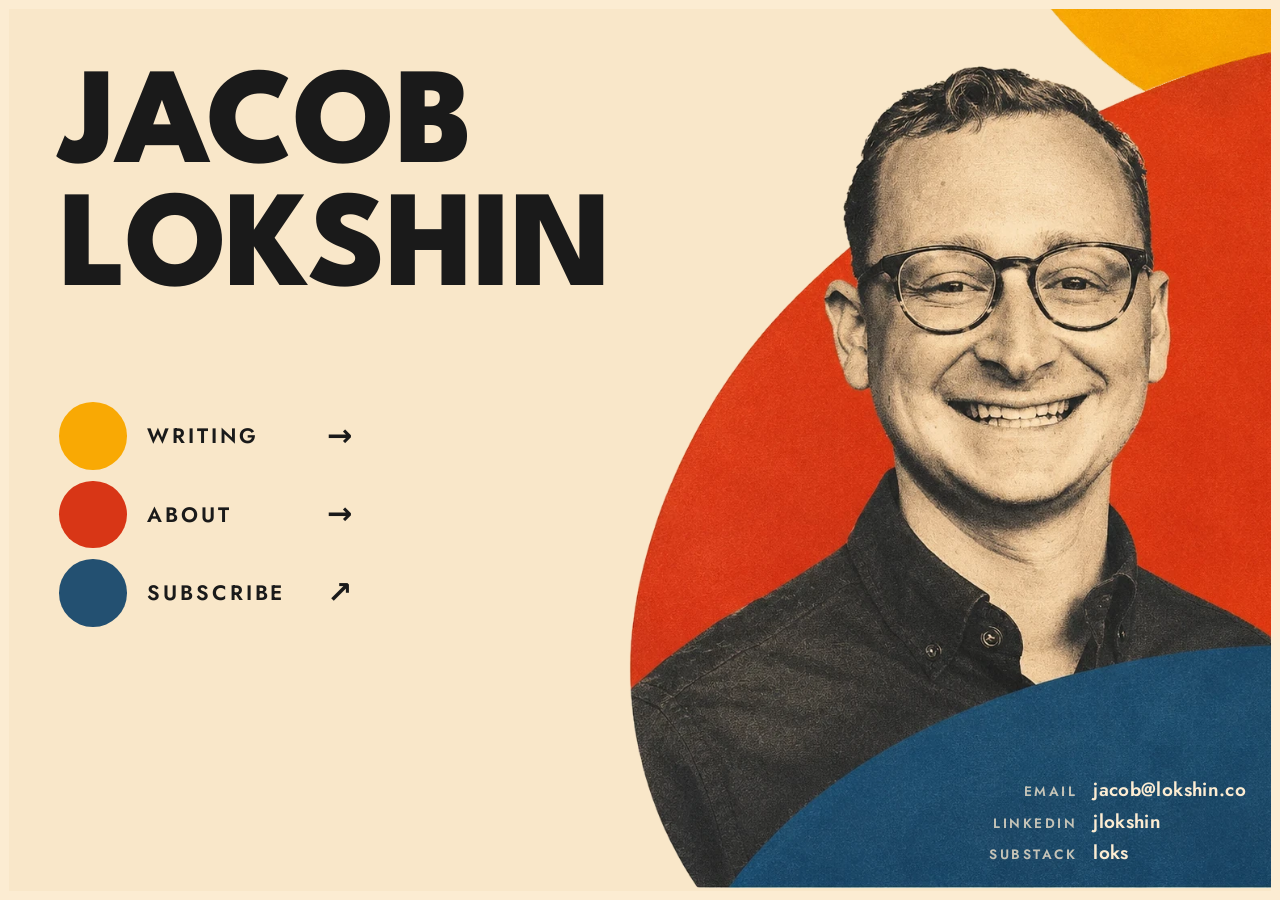
==== index.html @ a4898b2c "Inner nav matches home menu (Writing, About, Subscribe); one Writing list for essays and projects Co" ====
<!doctype html>
<html lang="en">
<head>
  <meta charset="utf-8">
  <meta name="viewport" content="width=device-width, initial-scale=1, viewport-fit=cover">
  <title>Jacob Lokshin</title>
  <meta name="description" content="Essays, projects, and ideas by Jacob Lokshin.">
  <link rel="preload" href="fonts/league-spartan-latin-800-normal.woff2" as="font" type="font/woff2" crossorigin>
  <link rel="canonical" href="https://lokshin.co/">
  <meta property="og:type" content="website">
  <meta property="og:site_name" content="Jacob Lokshin">
  <meta property="og:title" content="Jacob Lokshin">
  <meta property="og:description" content="Essays, projects, and ideas by Jacob Lokshin.">
  <meta property="og:url" content="https://lokshin.co/">
  <meta property="og:image" content="https://lokshin.co/img/og.png">
  <meta property="og:image:width" content="1200">
  <meta property="og:image:height" content="630">
  <meta property="og:image:alt" content="Jacob Lokshin: Bauhaus-style poster with his portrait">
  <meta name="twitter:card" content="summary_large_image">
  <link rel="icon" href="img/favicon.svg" type="image/svg+xml">
  <link rel="icon" href="img/favicon-32.png" sizes="32x32" type="image/png">
  <link rel="apple-touch-icon" href="img/apple-touch-icon.png">
  <script type="application/ld+json">
  {"@context":"https://schema.org","@type":"Person","name":"Jacob Lokshin","url":"https://lokshin.co/","image":"https://lokshin.co/img/og.png","email":"mailto:jacob@lokshin.co","jobTitle":"Product leader, applied AI","worksFor":{"@type":"Organization","name":"Capital One"},"alumniOf":[{"@type":"CollegeOrUniversity","name":"Stanford Graduate School of Business"},{"@type":"CollegeOrUniversity","name":"University of Southern California"}],"homeLocation":{"@type":"Place","name":"Palo Alto, California"},"sameAs":["https://www.linkedin.com/in/jlokshin/","https://substack.com/@loks"]}
  </script>
  <link rel="stylesheet" href="style.css?v=26">
</head>
<body class="home">
  <main class="stage">
    <div class="poster">
      <div class="grp">
        <div class="yext" aria-hidden="true"></div>
        <img class="art-y" src="img/yellow.webp" width="1086" height="451" alt="" aria-hidden="true">
        <img class="art" src="img/art.webp" width="1086" height="1448" alt="Portrait of Jacob Lokshin">
      </div>

      <h1 class="title"><span>Jacob</span><span>Lokshin</span></h1>

      <ul class="menu">
        <li><a href="writing.html"><span class="dot y"></span><span class="label">Writing</span><span class="arrow">→</span></a></li>
        <li><a href="about.html"><span class="dot r"></span><span class="label">About</span><span class="arrow">→</span></a></li>
        <li><a href="https://substack.com/@loks" rel="noopener"><span class="dot b"></span><span class="label">Subscribe</span><span class="arrow">↗</span></a></li>
      </ul>

      <dl class="contact-cta">
        <dt>Email</dt><dd><a href="mailto:jacob@lokshin.co"><span class="hd">jacob@lokshin.co</span><span class="nm">Email</span></a></dd>
        <dt>LinkedIn</dt><dd><a href="https://www.linkedin.com/in/jlokshin/" rel="noopener"><span class="hd">jlokshin</span><span class="nm">LinkedIn</span></a></dd>
        <dt>Substack</dt><dd><a href="https://substack.com/@loks" rel="noopener"><span class="hd">loks</span><span class="nm">Substack</span></a></dd>
      </dl>
    </div>
  </main>
<script>
(function(){
  var P=[9999,9999,9999,9999,9999,9999,9999,9999,9999,9999,9999,9999,9999,9999,9999,9999,9999,9999,9999,9999,9999,9999,9999,9999,9999,9999,9999,9999,9999,9999,9999,9999,9999,9999,9999,9999,9999,9999,9999,9999,9999,9999,9999,9999,9999,9999,9999,1069,771,779,795,797,618,607,583,555,551,539,530,523,517,513,509,505,502,500,499,494,491,489,485,482,481,478,479,478,479,481,483,484,477,468,459,451,442,434,426,418,410,402,395,388,381,374,368,361,355,349,343,338,332,327,322,317,312,307,303,298,294,290,286,282,278,274,270,267,263,260,257,254,251,248,245,243,240,238,236,233,231,229,227,226,224,223,221,220,219,218,217,216,215,215,214,214,214,214,214,214,215,215,216,216,217,218,219,221,222,224,225,227,229,231,233,236,238,241,244,247,250,253,257,261,264,269,273,277,282,287,292,298,9999], B=8, W=1086;
  var root=document.querySelector('.stage'), art=document.querySelector('.art');
  function clash(){
    var a=art.getBoundingClientRect(); if(!a.width) return false; var s=a.width/W;
    var items=document.querySelectorAll('.menu a'), pad=14;
    for(var i=0;i<items.length;i++){
      var r=items[i].getBoundingClientRect();
      var y0=Math.max(0,Math.floor((r.top-pad-a.top)/s/B)), y1=Math.min(P.length-1,Math.floor((r.bottom+pad-a.top)/s/B));
      for(var y=y0;y<=y1;y++){ if(a.left+P[y]*s < r.right+pad) return true; }
    }
    return false;
  }
  function fit(){
    var f=1; root.style.setProperty('--fit',f);
    while(clash() && f>0.55){ f=Math.round((f-0.03)*100)/100; root.style.setProperty('--fit',f); }
  }
  fit(); addEventListener('resize',fit); if(document.fonts) document.fonts.ready.then(fit);
})();
</script>
</body>
</html>
---- style.css ----
@font-face { font-family: "League Spartan"; font-weight: 700; font-style: normal; font-display: swap; src: url("fonts/league-spartan-latin-700-normal.woff2") format("woff2"); }
@font-face { font-family: "League Spartan"; font-weight: 800; font-style: normal; font-display: swap; src: url("fonts/league-spartan-latin-800-normal.woff2") format("woff2"); }
@font-face { font-family: "Jost"; font-weight: 500; font-style: normal; font-display: swap; src: url("fonts/jost-latin-500-normal.woff2") format("woff2"); }
@font-face { font-family: "Jost"; font-weight: 600; font-style: normal; font-display: swap; src: url("fonts/jost-latin-600-normal.woff2") format("woff2"); }
@font-face { font-family: "Jost"; font-weight: 700; font-style: normal; font-display: swap; src: url("fonts/jost-latin-700-normal.woff2") format("woff2"); }
@font-face { font-family: "Jost"; font-weight: 800; font-style: normal; font-display: swap; src: url("fonts/jost-latin-800-normal.woff2") format("woff2"); }


:root {
  --cream: #f9e7c9;
  --ink: #1a1a1a;
  --red: #d83616;
  --blue: #235071;
  --yellow: #f9a904;
}

* { box-sizing: border-box; margin: 0; padding: 0; }

html, body { background: var(--cream); color: var(--ink); }

body {
  font-family: "Jost", "Futura", "Century Gothic", system-ui, sans-serif;
  -webkit-font-smoothing: antialiased;
}

a { color: inherit; text-decoration: none; }

/* ---------- Home: the poster ----------
   Geometry traced from the poster artwork (1086 x 1448). 1u = 1% of poster width.
   Top things hang from the top, bottom things from the bottom, so on tall phones the
   extra height opens up in the middle instead of distorting anything. */

.stage {
  --u: min(1vw, calc(100svh / 133.333)); --k: 1; --sh: 0;
  position: fixed; inset: 0;
  display: flex; justify-content: center;
}
@supports (height: 100dvh) {
  .stage { --u: min(1vw, calc(100dvh / 133.333)); }
}

body.home { overflow: hidden; }
body.home::after { display: none; }

.poster { position: relative; width: calc(100 * var(--u)); height: 100%; overflow: hidden; background: var(--cream); }
.poster::after { content: ""; position: absolute; inset: 0; z-index: 10; pointer-events: none; box-sizing: border-box; border: calc(1.4 * var(--u)) solid #fcecd2; }
.poster > * { position: absolute; }

.poster .grp { right: calc((100 - var(--sh) - 100 * var(--k)) * var(--u)); bottom: 0; width: calc(100 * var(--k) * var(--fit, 1) * var(--u)); z-index: 1; }
.poster .grp > img { display: block; width: 100%; height: auto; }
.poster .grp .art-y { position: absolute; left: 0; top: 0; z-index: 1; }
.poster .grp .art { position: relative; z-index: 2; }
.poster .grp .yext { position: absolute; z-index: 0; left: 58.1%; top: -22.4%; width: 70.9%; aspect-ratio: 1; border-radius: 50%; background-color: #f9a904;
  background-image: url("data:image/svg+xml;utf8,<svg xmlns='http://www.w3.org/2000/svg' width='300' height='300'><filter id='n'><feTurbulence type='fractalNoise' baseFrequency='.8' numOctaves='3' stitchTiles='stitch'/><feColorMatrix values='0 0 0 0 .55  0 0 0 0 .3  0 0 0 0 0  0 0 0 .22 0'/></filter><rect width='300' height='300' filter='url(%23n)'/></svg>"); }

.title {
  left: var(--tl, calc(5 * var(--u))); top: var(--tt, calc(5.4 * var(--u))); z-index: 5;
  font-family: "League Spartan", "Jost", sans-serif;
  font-size: var(--ts, calc(12.4 * var(--u))); line-height: 0.9; font-weight: 800;
  letter-spacing: -0.01em; text-transform: uppercase;
}
.title span { display: block; }

/* Menu: never smaller than a comfortable tap/read size */
.menu { left: var(--ml, calc(5 * var(--u))); top: var(--mt, calc(100% - (133.333 - 46.5) * var(--k) * var(--u))); z-index: 5; list-style: none; display: flex; flex-direction: column; gap: max(10px, calc(1.6 * var(--u))); }
.menu a { display: flex; align-items: center; font-size: max(16px, calc(2.4 * var(--u))); font-weight: 600; letter-spacing: 0.14em; text-transform: uppercase; }
.menu .dot { flex: none; width: max(48px, calc(10 * var(--u))); height: max(48px, calc(10 * var(--u))); border-radius: 50%; margin-right: max(14px, calc(3 * var(--u))); transition: transform .2s ease; }
.menu .label { width: 8.6em; }
.menu .arrow { font-size: 1.45em; font-weight: 700; letter-spacing: 0; line-height: 1; transition: transform .2s ease; }
.menu a:hover .dot, .menu a:focus-visible .dot { transform: scale(1.1); }
.menu a:hover .arrow, .menu a:focus-visible .arrow { transform: translateX(0.3em); }
.dot.y { background: var(--yellow); } .dot.r { background: var(--red); } .dot.b { background: var(--blue); }

.contact-cta { right: calc(6 * var(--u)); bottom: calc(5.5 * var(--u)); z-index: 5; margin: 0; color: #fcecd2;
  display: grid; grid-template-columns: auto auto; column-gap: max(12px, calc(2.2 * var(--u))); row-gap: max(3px, calc(0.5 * var(--u))); align-items: baseline;
  font-size: max(13px, calc(2.1 * var(--u))); }
.contact-cta dt { font-size: 0.8em; font-weight: 600; letter-spacing: 0.18em; text-transform: uppercase; opacity: .75; text-align: right; }
.contact-cta dd { margin: 0; font-weight: 600; letter-spacing: 0.02em; }
.contact-cta a { color: inherit; text-decoration: none; background-image: linear-gradient(currentColor, currentColor); background-size: 0 1px; background-repeat: no-repeat; background-position: 0 100%; transition: background-size .2s ease; }
.contact-cta a:hover, .contact-cta a:focus-visible { background-size: 100% 1px; }
.contact-cta .nm { display: none; }
@media (max-width: 560px) {
  .contact-cta { grid-template-columns: auto; text-align: right; font-size: 13px; row-gap: 2px; }
  .contact-cta dt { display: none; }
  .contact-cta .hd { display: none; } .contact-cta .nm { display: inline; }
}
/* Very short phone viewports (browser toolbars showing): tighten the left column */
@media (max-width: 560px) and (max-height: 620px) {
  .stage { --ts: calc(15 * var(--u)); --tt: calc(5 * var(--u)); --mt: calc(5 * var(--u) + var(--ts) * 1.8 + 6 * var(--u)); }
  .menu { gap: 6px; }
  .menu .dot { width: 42px; height: 42px; margin-right: 12px; }
  .contact-cta { bottom: calc(3.5 * var(--u)); right: calc(4.5 * var(--u)); }
}

/* Wide screens: use the width. Name + menu in a left column, art bleeding off the right. */
@media (min-aspect-ratio: 11/10) {
  .stage { --u: calc(100svh / 133.333); --k: 1.3; }
  @supports (height: 100dvh) { .stage { --u: calc(100dvh / 133.333); } }
  .poster { width: 100%; }
  .poster .grp { right: calc(-8 * var(--u)); }
  .contact-cta { font-size: clamp(17px, calc(2.8 * var(--u)), 24px); row-gap: calc(0.7 * var(--u)); column-gap: calc(2.4 * var(--u)); right: calc(5 * var(--u)); bottom: calc(5 * var(--u)); }
  .contact-cta dt { font-size: 0.72em; }
  .menu a { font-size: max(18px, calc(3.1 * var(--u))); }
  .stage {
    --free: calc(100vw - 92 * var(--u));           /* room left of the red circle */
    --tl: max(calc(6 * var(--u)), calc(var(--free) * 0.09));
    --ts: min(calc(25 * var(--u)), calc((var(--free) - var(--tl) * 1.5) / 4.15));
    --tt: calc(10 * var(--u));
    --ml: var(--tl);
    --mt: calc(10 * var(--u) + var(--ts) * 1.8 + 13 * var(--u));
  }
}

/* Tall phones: enlarge the art group so the circles stay joined, and let the yellow
   circle grow up and off the top-right so the name overlaps it on purpose. */
@media (max-aspect-ratio: 7/10) { .stage { --k: 1.08; --sh: -1.6; } }
@media (max-aspect-ratio: 3/5) {
  .stage {
    --k: 1.2; --sh: -6.5;
    --ts: calc(21.5 * var(--u)); --tl: calc(5.5 * var(--u)); --tt: calc(7 * var(--u));
    --mt: calc(7 * var(--u) + var(--ts) * 1.8 + 11 * var(--u));
  }
  .poster .grp .art-y { display: none; }
  .poster .grp .yext { left: 47.9%; top: -38.3%; width: 92.1%; }
  .menu .label { width: 7.8em; }
}
/* Shorter phones (e.g. iPhone SE): smaller art and name so the menu clears the portrait */
@media (max-aspect-ratio: 3/5) and (min-aspect-ratio: 1/2), (max-width: 560px) and (min-aspect-ratio: 1/2) and (max-aspect-ratio: 1/1) {
  .stage { --k: 1.0; --sh: 0; --ts: calc(17.5 * var(--u)); --tt: calc(6 * var(--u)); --mt: calc(6 * var(--u) + var(--ts) * 1.8 + 8 * var(--u)); }
  .menu { gap: 8px; }
}

/* ---------- Inner pages ---------- */

.page { max-width: 62rem; margin: 0 auto; padding: 1.5rem 1.5rem 5rem; }

.bar {
  display: flex; justify-content: space-between; align-items: center; gap: 1rem;
  padding-bottom: 1.25rem; border-bottom: 4px solid var(--ink);
}
.bar .home { font-family: "League Spartan", "Jost", sans-serif; font-weight: 800; font-size: 1.45rem; letter-spacing: 0.01em; text-transform: uppercase; }
.bar nav { display: flex; gap: 1.5rem; font-weight: 600; font-size: 0.85rem; letter-spacing: 0.2em; text-transform: uppercase; }
.bar nav a { padding-bottom: 2px; border-bottom: 3px solid transparent; }
.bar nav a:hover, .bar nav a[aria-current] { border-color: var(--red); }

.hero {
  position: relative; overflow: hidden;
  margin: 2.5rem 0 3rem; padding: 3rem 0 0;
  display: flex; align-items: flex-end; justify-content: space-between; gap: 2rem;
}
.hero h1 { font-family: "League Spartan", "Jost", sans-serif; font-size: clamp(3.5rem, 12vw, 8rem); line-height: 0.88; font-weight: 800; letter-spacing: -0.01em; text-transform: uppercase; }
.hero .shapes { display: flex; gap: 0.5rem; align-items: flex-end; flex-shrink: 0; }
.hero .shapes i { display: block; }
.hero .s1 { width: 5.5rem; height: 2.75rem; background: var(--yellow); border-radius: 0 0 5.5rem 5.5rem; align-self: flex-start; }
.hero .s2 { width: 2.75rem; height: 5.5rem; background: var(--red); }
.hero .s3 { width: 5.5rem; height: 2.75rem; background: var(--blue); border-radius: 5.5rem 5.5rem 0 0; }

.entries { list-style: none; }
.entries li { border-top: 2px solid var(--ink); }
.entries li:last-child { border-bottom: 2px solid var(--ink); }
.entries a, .entries .row {
  display: grid; grid-template-columns: 1.25rem 1fr auto; gap: 1.25rem; align-items: baseline;
  padding: 1.4rem 0.25rem;
}
.entries a:hover h2 { color: var(--red); }
.entries .pip { width: 1rem; height: 1rem; border-radius: 50%; background: var(--yellow); transform: translateY(0.15rem); }
.entries li:nth-child(3n+2) .pip { background: var(--red); }
.entries li:nth-child(3n) .pip { background: var(--blue); }
.entries h2 { font-family: "League Spartan", "Jost", sans-serif; font-size: 1.5rem; font-weight: 700; line-height: 1.15; }
.entries p { margin-top: 0.35rem; font-size: 1.05rem; font-weight: 500; opacity: 0.8; max-width: 38rem; }
.entries .meta { font-size: 0.8rem; font-weight: 600; letter-spacing: 0.18em; text-transform: uppercase; white-space: nowrap; }

.prose { max-width: 40rem; font-size: 1.2rem; line-height: 1.65; font-weight: 500; }
.prose p + p { margin-top: 1.25rem; }
.prose a { border-bottom: 3px solid var(--red); }
.prose a:hover { color: var(--red); }

.foot { margin-top: 4rem; font-size: 0.75rem; font-weight: 600; letter-spacing: 0.2em; text-transform: uppercase; opacity: 0.7; }

/* ---------- Small screens ---------- */

@media (max-width: 760px) {
  .bar { flex-direction: column; align-items: flex-start; }
  .bar nav { gap: 1rem; }
  .entries a, .entries .row { grid-template-columns: 1rem 1fr; }
  .entries .meta { grid-column: 2; }
  .hero .shapes { display: none; }
}

@media (prefers-reduced-motion: reduce) {
  * { transition: none !important; }
}

.contact { list-style: none; margin-top: 2rem; display: flex; flex-wrap: wrap; gap: 0.75rem 2rem; font-weight: 700; font-size: 0.9rem; letter-spacing: 0.18em; text-transform: uppercase; }
.contact a { border-bottom: 3px solid var(--red); padding-bottom: 2px; }
.contact a:hover { color: var(--red); }

/* ---------- Plain print margin (all pages) ---------- */

:root { --b: clamp(10px, min(1.3vw, 2vh), 26px); }

body::after {
  content: ""; position: fixed; inset: 0; z-index: 41; pointer-events: none;
  box-sizing: border-box;
  border: var(--b) solid #fdf3e3;
}

/* About: Current / Previously labels */
.prose .k { display: block; font-family: "League Spartan", "Jost", sans-serif; font-weight: 700; font-size: 0.8rem; letter-spacing: 0.16em; text-transform: uppercase; color: var(--red); margin-bottom: 0.3em; }
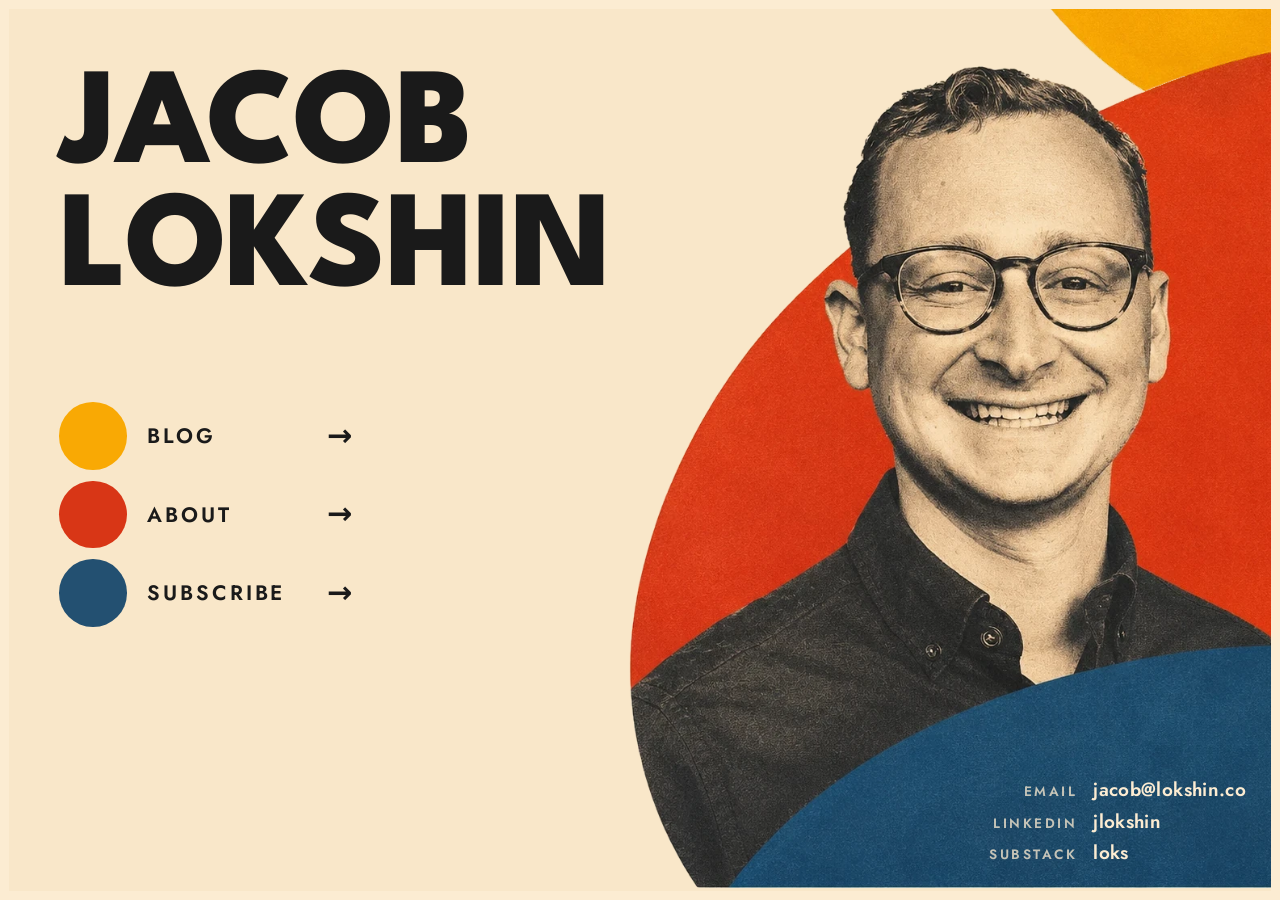
==== commit b10d26e7: "Add on-site subscribe page, rename Writing to Blog Co-Authored-By: Claude Opus 5.5 <noreply@anthropi" ====
--- a/index.html
+++ b/index.html
@@ -23,7 +23,7 @@
   <script type="application/ld+json">
   {"@context":"https://schema.org","@type":"Person","name":"Jacob Lokshin","url":"https://lokshin.co/","image":"https://lokshin.co/img/og.png","email":"mailto:jacob@lokshin.co","jobTitle":"Product leader, applied AI","worksFor":{"@type":"Organization","name":"Capital One"},"alumniOf":[{"@type":"CollegeOrUniversity","name":"Stanford Graduate School of Business"},{"@type":"CollegeOrUniversity","name":"University of Southern California"}],"homeLocation":{"@type":"Place","name":"Palo Alto, California"},"sameAs":["https://www.linkedin.com/in/jlokshin/","https://substack.com/@loks"]}
   </script>
-  <link rel="stylesheet" href="style.css?v=26">
+  <link rel="stylesheet" href="style.css?v=32">
 </head>
 <body class="home">
   <main class="stage">
@@ -37,15 +37,15 @@
       <h1 class="title"><span>Jacob</span><span>Lokshin</span></h1>
 
       <ul class="menu">
-        <li><a href="writing.html"><span class="dot y"></span><span class="label">Writing</span><span class="arrow">→</span></a></li>
+        <li><a href="blog.html"><span class="dot y"></span><span class="label">Blog</span><span class="arrow">→</span></a></li>
         <li><a href="about.html"><span class="dot r"></span><span class="label">About</span><span class="arrow">→</span></a></li>
-        <li><a href="https://substack.com/@loks" rel="noopener"><span class="dot b"></span><span class="label">Subscribe</span><span class="arrow">↗</span></a></li>
+        <li><a href="subscribe.html"><span class="dot b"></span><span class="label">Subscribe</span><span class="arrow">→</span></a></li>
       </ul>
 
       <dl class="contact-cta">
         <dt>Email</dt><dd><a href="mailto:jacob@lokshin.co"><span class="hd">jacob@lokshin.co</span><span class="nm">Email</span></a></dd>
-        <dt>LinkedIn</dt><dd><a href="https://www.linkedin.com/in/jlokshin/" rel="noopener"><span class="hd">jlokshin</span><span class="nm">LinkedIn</span></a></dd>
-        <dt>Substack</dt><dd><a href="https://substack.com/@loks" rel="noopener"><span class="hd">loks</span><span class="nm">Substack</span></a></dd>
+        <dt>LinkedIn</dt><dd><a href="https://www.linkedin.com/in/jlokshin/" rel="noopener" target="_blank"><span class="hd">jlokshin</span><span class="nm">LinkedIn</span></a></dd>
+        <dt>Substack</dt><dd><a href="https://substack.com/@loks" rel="noopener" target="_blank"><span class="hd">loks</span><span class="nm">Substack</span></a></dd>
       </dl>
     </div>
   </main>
--- a/style.css
+++ b/style.css
@@ -132,7 +132,7 @@
 
 /* ---------- Inner pages ---------- */
 
-.page { max-width: 62rem; margin: 0 auto; padding: 1.5rem 1.5rem 5rem; }
+.page { --s: 1.5rem; max-width: 62rem; margin: 0 auto; padding: var(--s) var(--s) calc(3 * var(--s)); } /* --s is the one spacing unit for inner pages */
 
 .bar {
   display: flex; justify-content: space-between; align-items: center; gap: 1rem;
@@ -143,24 +143,15 @@
 .bar nav a { padding-bottom: 2px; border-bottom: 3px solid transparent; }
 .bar nav a:hover, .bar nav a[aria-current] { border-color: var(--red); }
 
-.hero {
-  position: relative; overflow: hidden;
-  margin: 2.5rem 0 3rem; padding: 3rem 0 0;
-  display: flex; align-items: flex-end; justify-content: space-between; gap: 2rem;
-}
-.hero h1 { font-family: "League Spartan", "Jost", sans-serif; font-size: clamp(3.5rem, 12vw, 8rem); line-height: 0.88; font-weight: 800; letter-spacing: -0.01em; text-transform: uppercase; }
-.hero .shapes { display: flex; gap: 0.5rem; align-items: flex-end; flex-shrink: 0; }
-.hero .shapes i { display: block; }
-.hero .s1 { width: 5.5rem; height: 2.75rem; background: var(--yellow); border-radius: 0 0 5.5rem 5.5rem; align-self: flex-start; }
-.hero .s2 { width: 2.75rem; height: 5.5rem; background: var(--red); }
-.hero .s3 { width: 5.5rem; height: 2.75rem; background: var(--blue); border-radius: 5.5rem 5.5rem 0 0; }
+.sr { position: absolute; width: 1px; height: 1px; overflow: hidden; clip-path: inset(50%); white-space: nowrap; }
+.bar + .sr + * { margin-top: calc(2 * var(--s)); }
 
 .entries { list-style: none; }
 .entries li { border-top: 2px solid var(--ink); }
 .entries li:last-child { border-bottom: 2px solid var(--ink); }
 .entries a, .entries .row {
-  display: grid; grid-template-columns: 1.25rem 1fr auto; gap: 1.25rem; align-items: baseline;
-  padding: 1.4rem 0.25rem;
+  display: grid; grid-template-columns: 1.25rem 1fr auto; gap: var(--s); align-items: baseline;
+  padding: var(--s) 0.25rem;
 }
 .entries a:hover h2 { color: var(--red); }
 .entries .pip { width: 1rem; height: 1rem; border-radius: 50%; background: var(--yellow); transform: translateY(0.15rem); }
@@ -171,11 +162,19 @@
 .entries .meta { font-size: 0.8rem; font-weight: 600; letter-spacing: 0.18em; text-transform: uppercase; white-space: nowrap; }
 
 .prose { max-width: 40rem; font-size: 1.2rem; line-height: 1.65; font-weight: 500; }
-.prose p + p { margin-top: 1.25rem; }
+.prose p + p { margin-top: var(--s); }
 .prose a { border-bottom: 3px solid var(--red); }
 .prose a:hover { color: var(--red); }
 
-.foot { margin-top: 4rem; font-size: 0.75rem; font-weight: 600; letter-spacing: 0.2em; text-transform: uppercase; opacity: 0.7; }
+.prose.intro { max-width: none; margin-bottom: var(--s); }
+.signup { max-width: 40rem; margin-top: var(--s); display: grid; gap: 0.5rem; }
+.signup label { font-weight: 700; font-size: 0.8rem; letter-spacing: 0.18em; text-transform: uppercase; color: var(--red); }
+.signup input[type=email] { font: inherit; font-size: 1.2rem; font-weight: 500; width: 100%; padding: 0.85rem 1rem; color: var(--ink); background: #fdf3e3; border: 2px solid var(--ink); border-radius: 0; }
+.signup input[type=email]::placeholder { color: var(--ink); opacity: 0.45; }
+.signup input:focus-visible, .signup button:focus-visible { outline: 3px solid var(--blue); outline-offset: 2px; }
+.signup button { justify-self: start; margin-top: var(--s); font: inherit; font-weight: 700; font-size: 0.9rem; letter-spacing: 0.18em; text-transform: uppercase; padding: 0.9rem 1.75rem; color: var(--cream); background: var(--ink); border: 2px solid var(--ink); border-radius: 0; cursor: pointer; }
+.signup button:hover { background: var(--red); border-color: var(--red); }
+.foot { margin-top: calc(2 * var(--s)); font-size: 0.75rem; font-weight: 600; letter-spacing: 0.2em; text-transform: uppercase; opacity: 0.7; }
 
 /* ---------- Small screens ---------- */
 
@@ -184,14 +183,13 @@
   .bar nav { gap: 1rem; }
   .entries a, .entries .row { grid-template-columns: 1rem 1fr; }
   .entries .meta { grid-column: 2; }
-  .hero .shapes { display: none; }
 }
 
 @media (prefers-reduced-motion: reduce) {
   * { transition: none !important; }
 }
 
-.contact { list-style: none; margin-top: 2rem; display: flex; flex-wrap: wrap; gap: 0.75rem 2rem; font-weight: 700; font-size: 0.9rem; letter-spacing: 0.18em; text-transform: uppercase; }
+.contact { list-style: none; margin-top: calc(2 * var(--s)); display: flex; flex-wrap: wrap; gap: 0.75rem 2rem; font-weight: 700; font-size: 0.9rem; letter-spacing: 0.18em; text-transform: uppercase; }
 .contact a { border-bottom: 3px solid var(--red); padding-bottom: 2px; }
 .contact a:hover { color: var(--red); }
 
@@ -206,4 +204,4 @@
 }
 
 /* About: Current / Previously labels */
-.prose .k { display: block; font-family: "League Spartan", "Jost", sans-serif; font-weight: 700; font-size: 0.8rem; letter-spacing: 0.16em; text-transform: uppercase; color: var(--red); margin-bottom: 0.3em; }
+.prose .k { display: block; font-weight: 700; font-size: 0.8rem; letter-spacing: 0.18em; text-transform: uppercase; color: var(--red); margin-bottom: 0.3em; }
